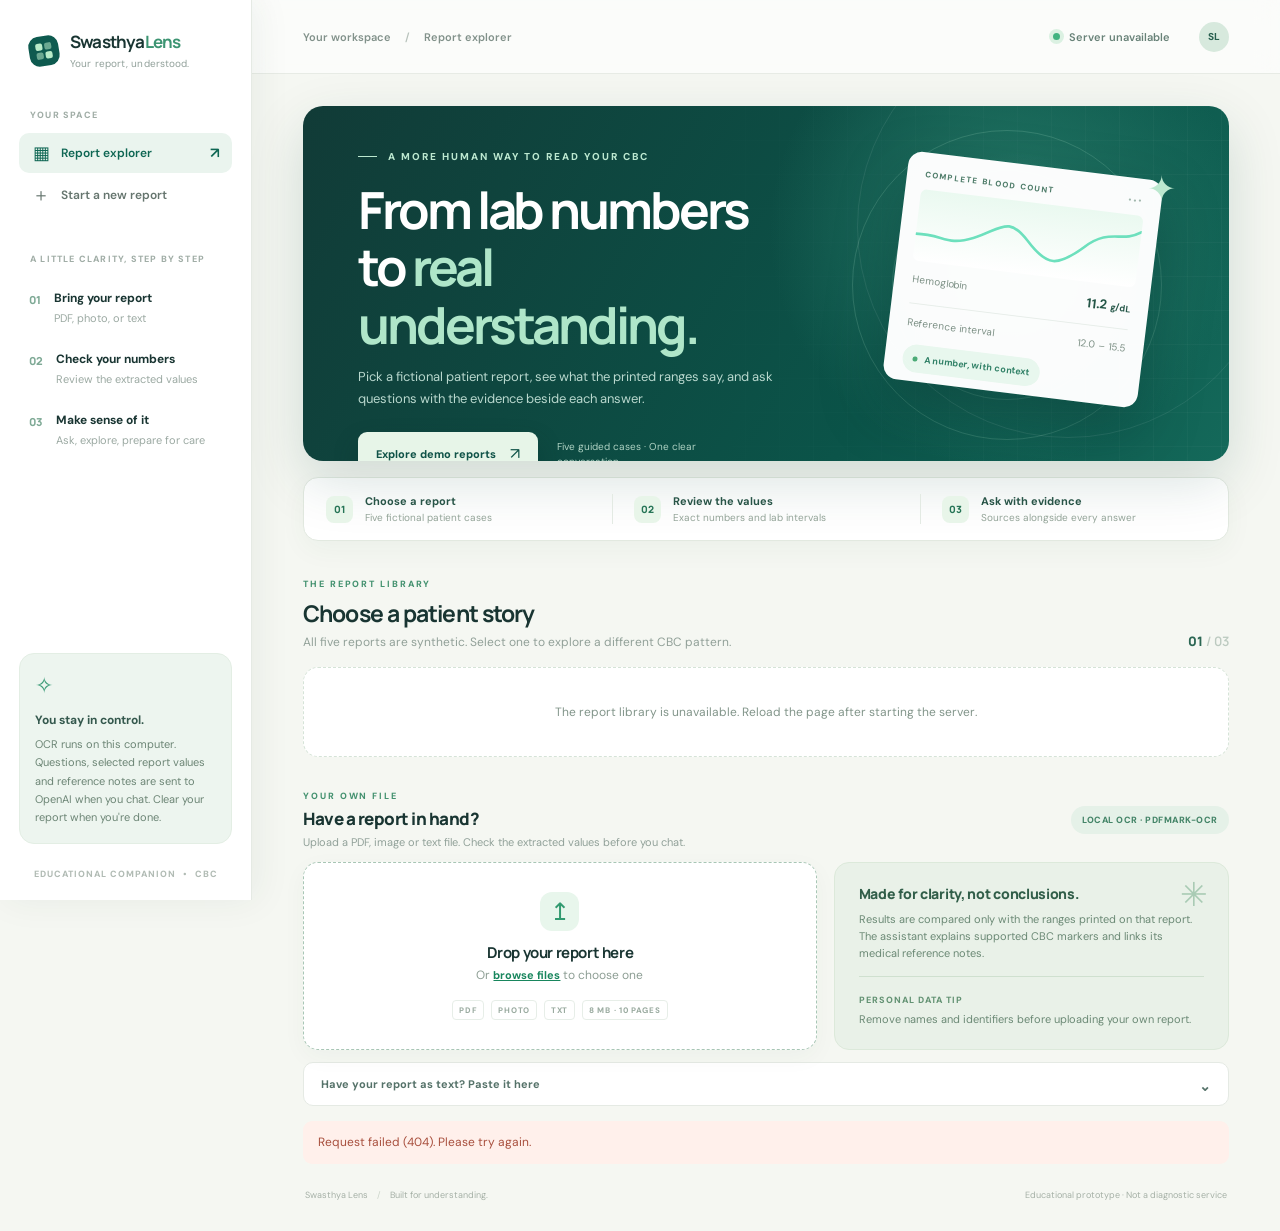
==== static/index.html @ 5ffd59df "Publish Swasthya Lens CBC companion" ====
<!doctype html>
<html lang="en">
<head>
  <meta charset="utf-8"><meta name="viewport" content="width=device-width, initial-scale=1">
  <meta name="theme-color" content="#0d3c3a">
  <meta name="description" content="Understand your CBC report with reviewed values, plain-language explanations and visible evidence.">
  <link rel="icon" type="image/svg+xml" href="/static/favicon.svg">
  <title>Swasthya Lens — Your report, understood</title>
  <link rel="stylesheet" href="/static/styles.css">
</head>
<body>
<div class="app-shell">
  <aside class="sidebar">
    <div class="brand"><div class="brand-mark" aria-hidden="true"><span></span><span></span><span></span><span></span></div><div><strong>Swasthya<span>Lens</span></strong><small>Your report, understood.</small></div></div>
    <div class="sidebar-section"><div class="sidebar-label">YOUR SPACE</div><button class="nav-item active" id="nav-workspace"><span class="nav-icon">▦</span> Report explorer <span class="nav-arrow">↗</span></button><button class="nav-item" id="nav-new"><span class="nav-icon">＋</span> Start a new report</button></div>
    <div class="sidebar-section flow-section">
      <div class="sidebar-label">A LITTLE CLARITY, STEP BY STEP</div>
      <div class="flow-step"><span>01</span><div><strong>Bring your report</strong><small>PDF, photo, or text</small></div></div>
      <div class="flow-step"><span>02</span><div><strong>Check your numbers</strong><small>Review the extracted values</small></div></div>
      <div class="flow-step"><span>03</span><div><strong>Make sense of it</strong><small>Ask, explore, prepare for care</small></div></div>
    </div>
    <div class="sidebar-bottom"><div class="privacy-card"><div class="privacy-icon">✧</div><strong>You stay in control.</strong><p>OCR runs on this computer. Questions, selected report values and reference notes are sent to OpenAI when you chat. Clear your report when you're done.</p></div><div class="sidebar-foot">EDUCATIONAL COMPANION <span>•</span> CBC</div></div>
  </aside>
  <main class="main">
    <header class="topbar"><div class="breadcrumb">Your workspace <span>/</span> Report explorer</div><div class="top-actions"><span class="status-dot"></span><span id="model-status">Connecting…</span><div class="avatar">SL</div></div></header>
    <div class="content">
      <section class="hero" id="welcome-hero">
        <div class="hero-copy"><div class="eyebrow"><span class="eyebrow-line"></span> A MORE HUMAN WAY TO READ YOUR CBC</div><h1>From lab numbers<br>to <em>real understanding.</em></h1><p>Pick a fictional patient report, see what the printed ranges say, and ask questions with the evidence beside each answer.</p><div class="hero-actions"><button class="button button-light" id="hero-upload">Explore demo reports <span>↗</span></button><span class="hero-note">Five guided cases · One clear conversation</span></div></div>
        <div class="hero-art" aria-hidden="true"><div class="orbit orbit-a"></div><div class="orbit orbit-b"></div><div class="art-glow"></div><div class="art-card"><div class="art-card-top"><span>COMPLETE BLOOD COUNT</span><span class="art-dots">•••</span></div><div class="art-wave"><svg viewBox="0 0 280 80" preserveAspectRatio="none"><path d="M0 50 C35 47 39 60 72 47 S112 17 140 43 S181 67 211 42 S255 33 280 18" fill="none" stroke="#6de0bd" stroke-width="3" stroke-linecap="round"/></svg></div><div class="art-row"><span>Hemoglobin</span><b>11.2 <small>g/dL</small></b></div><div class="art-rule"></div><div class="art-row"><span>Reference interval</span><span>12.0 – 15.5</span></div><div class="art-pill"><span class="art-pill-dot"></span> A number, with context</div></div><div class="art-spark">✦</div></div>
      </section>
      <div class="journey-strip" aria-label="How the demo works"><div><span>01</span><strong>Choose a report</strong><small>Five fictional patient cases</small></div><div><span>02</span><strong>Review the values</strong><small>Exact numbers and lab intervals</small></div><div><span>03</span><strong>Ask with evidence</strong><small>Sources alongside every answer</small></div></div>
      <section id="upload-section">
        <div class="section-heading"><div><div class="eyebrow dark">THE REPORT LIBRARY</div><h2>Choose a patient story</h2><p>All five reports are synthetic. Select one to explore a different CBC pattern.</p></div><div class="section-count">01 <span>/ 03</span></div></div>
        <div id="sample-grid" class="sample-grid" aria-label="Synthetic patient reports"><div class="sample-loading">Loading the demo report library…</div></div>
        <div class="own-report-head"><div><div class="eyebrow dark">YOUR OWN FILE</div><h3>Have a report in hand?</h3><p>Upload a PDF, image or text file. Check the extracted values before you chat.</p></div><span class="own-report-chip">LOCAL OCR · PDFMARK-OCR</span></div>
        <div class="upload-grid">
          <div class="upload-card" id="dropzone" tabindex="0" role="button" aria-label="Upload a report">
            <input type="file" id="file-input" accept=".pdf,.txt,.png,.jpg,.jpeg" hidden>
            <div class="upload-icon">↥</div><h3>Drop your report here</h3><p>Or <button class="text-button" id="browse-button">browse files</button> to choose one</p><div class="upload-formats"><span>PDF</span><span>PHOTO</span><span>TXT</span><span>8 MB · 10 PAGES</span></div>
          </div>
          <div class="upload-aside"><span class="upload-aside-icon">✳</span><strong>Made for clarity, not conclusions.</strong><p>Results are compared only with the ranges printed on that report. The assistant explains supported CBC markers and links its medical reference notes.</p><div class="upload-aside-rule"></div><small>PERSONAL DATA TIP</small><p>Remove names and identifiers before uploading your own report.</p></div>
        </div>
        <details class="paste-panel"><summary>Have your report as text? Paste it here <span>⌄</span></summary><div class="paste-inner"><label for="report-text" class="sr-only">Report text</label><textarea id="report-text" rows="6" placeholder="Hemoglobin | 11.2 | g/dL | 12.0 - 15.5&#10;WBC | 7.6 | x10^3/uL | 4.0 - 11.0"></textarea><button class="button button-primary" id="paste-button">Read pasted report →</button></div></details>
      </section>
      <div id="notice" class="notice" role="status" hidden></div>
      <section id="results-section" class="results-section" hidden>
        <div class="section-heading"><div><div class="eyebrow dark">YOUR REPORT <span id="active-report" class="active-report"></span></div><h2>A closer look at your numbers</h2><p id="extraction-label"></p></div><div class="section-count">02 <span>/ 03</span></div></div>
        <div class="report-toolbar"><span id="review-status" class="review-badge">Review needed</span><div><button id="edit-extraction" class="button button-outline">Review extracted text</button><a id="download-brief" class="button button-outline disabled" aria-disabled="true">↓ Visit brief</a></div></div>
        <div id="result-summary" class="result-summary"></div>
        <div id="result-grid" class="result-grid"></div>
        <div id="review-panel" class="review-panel" hidden><div><h3>Check the source before the conversation.</h3><p>OCR can misread digits or merge columns. Compare the values with your original. Correct the text below if necessary, then confirm it. Supported markers: Hb, WBC, RBC, hematocrit, MCV and platelets.</p></div><label for="review-text">Extracted report text</label><textarea id="review-text" rows="9" spellcheck="false"></textarea><button id="confirm-review" class="button button-primary">Confirm these values →</button></div>
        <div id="report-actions" class="report-actions" hidden><span>Ready for a little more context?</span><button id="explain-report" class="button button-primary">Explain my report <span>✳</span></button></div>
      </section>
      <section id="chat-section" class="chat-section" hidden>
        <div class="section-heading"><div><div class="eyebrow dark">YOUR CONVERSATION</div><h2>Questions are welcome</h2><p>Follow up naturally. Every answer comes with its evidence.</p></div><label class="language-label">Answer in <select id="language"><option>English</option><option value="Hindi">हिन्दी</option></select></label></div>
        <div class="chat-layout">
          <div class="chat-panel"><div class="chat-top"><div class="chat-avatar">✳</div><div><strong>Swasthya assistant</strong><small>Here to help you understand</small></div><span class="online-pill" id="chat-status">● READY</span></div>
            <div id="messages" class="messages" role="log" aria-live="polite" aria-label="Conversation"></div>
            <div class="suggestions" id="suggestions"><button data-question="Which results are outside my report's range?">What stands out?</button><button data-question="What does my MCV mean?">Explain MCV</button><button data-question="What should I ask my clinician?">Prepare for a visit</button></div>
            <form id="chat-form" class="chat-compose"><label for="question-input" class="sr-only">Ask about your report</label><input id="question-input" autocomplete="off" placeholder="Ask about your report, or follow up…" maxlength="1000"><button type="submit" id="send-button" aria-label="Send question">↗</button></form><div class="chat-disclaimer">Educational guidance. For urgent symptoms, seek medical care.</div>
          </div>
          <aside class="evidence-panel"><div class="evidence-head"><div class="evidence-icon">⌁</div><div><strong>Behind this answer</strong><small>Your report + medical reference notes</small></div></div><div id="evidence-list" class="evidence-list"><div class="evidence-empty">Ask a question to see the evidence used in the answer.</div></div><div class="evidence-foot"><span id="answer-mode">READY</span><span id="answer-latency">—</span></div></aside>
        </div>
        <details class="insights"><summary>Session insights <span>Response speed, tool activity and feedback</span></summary><div id="metrics-grid" class="metrics-grid"></div><div id="tool-activity" class="tool-activity">Tool activity will appear after a question.</div></details>
      </section>
      <footer class="footer"><span>Swasthya Lens <span class="footer-divider">/</span> Built for understanding.</span><span>Educational prototype · Not a diagnostic service</span></footer>
    </div>
  </main>
</div>
<script src="/static/app.js" defer></script>
</body>
</html>
---- static/styles.css ----
@import url('https://fonts.googleapis.com/css2?family=DM+Sans:wght@400;500;600;700&family=Manrope:wght@400;500;600;700;800&display=swap');
:root{--ink:#193532;--muted:#71827c;--teal:#0d3c3a;--green:#156357;--mint:#dff4e8;--paper:#f7f8f4;--line:#e5eae4;--white:#fff;--coral:#bb674d;--font:'DM Sans',Arial,sans-serif;--display:'Manrope',Arial,sans-serif}
*{box-sizing:border-box}html{scroll-behavior:smooth}body{margin:0;background:var(--paper);color:var(--ink);font-family:var(--font);font-size:14px}button,input,textarea{font:inherit}button{cursor:pointer}button:disabled{cursor:wait;opacity:.6}.app-shell{min-height:100vh;display:flex}.sidebar{width:252px;flex:0 0 252px;background:#fff;border-right:1px solid var(--line);padding:33px 19px 20px;display:flex;flex-direction:column;position:sticky;top:0;height:100vh}.brand{display:flex;align-items:center;gap:11px;padding:0 10px 44px}.brand strong{display:block;font-family:var(--display);font-size:17px;letter-spacing:-.8px;line-height:1.1}.brand strong span{color:#3c9472}.brand small{display:block;color:#91a09a;font-size:10px;margin-top:5px;letter-spacing:.1px}.brand-mark{width:30px;height:30px;border-radius:10px;background:#0e5a4f;display:grid;grid-template-columns:1fr 1fr;gap:2px;padding:7px;transform:rotate(-9deg)}.brand-mark span{border-radius:2px;background:#b8eac8}.brand-mark span:nth-child(2),.brand-mark span:nth-child(3){opacity:.55}.sidebar-section{margin-bottom:29px}.sidebar-label{font-size:10px;letter-spacing:1.6px;color:#a0ada6;font-weight:800;margin:0 11px 12px}.nav-item{width:100%;height:40px;display:flex;align-items:center;gap:10px;padding:0 12px;border:0;background:transparent;text-align:left;color:#65756e;border-radius:10px;font-weight:600;font-size:12px;margin:2px 0}.nav-item:hover{background:#f4f8f4}.nav-item.active{background:#eaf4ee;color:#0e6653}.nav-icon{font-size:18px;width:20px;text-align:center;font-weight:400}.nav-arrow{margin-left:auto;font-size:15px}.flow-section{padding-top:7px}.flow-step{display:flex;gap:13px;padding:13px 10px;align-items:flex-start}.flow-step>span{font-family:var(--display);font-weight:800;font-size:11px;color:#7ea995;padding-top:2px}.flow-step strong,.flow-step small{display:block}.flow-step strong{font-size:12px;font-weight:700}.flow-step small{font-size:10px;color:#9ba9a2;margin-top:5px}.sidebar-bottom{margin-top:auto}.privacy-card{background:#edf5ef;border:1px solid #e3eee4;border-radius:15px;padding:17px 15px;color:#34584d}.privacy-icon{font-size:22px;color:#3c9b77;margin-bottom:12px}.privacy-card strong{font-size:12px;display:block}.privacy-card p{font-size:10px;line-height:1.65;color:#6c8575;margin:7px 0 0}.sidebar-foot{font-size:9px;letter-spacing:1px;font-weight:800;color:#b1bbb4;text-align:center;margin-top:24px;white-space:nowrap}.sidebar-foot span{margin:0 4px}.main{min-width:0;flex:1}.topbar{height:74px;display:flex;justify-content:space-between;align-items:center;border-bottom:1px solid #e7ebe5;padding:0 clamp(24px,4vw,62px);background:rgba(255,255,255,.58)}.breadcrumb{color:#81918a;font-size:11px;font-weight:600}.breadcrumb span{margin:0 11px;color:#b7c2bb}.top-actions{display:flex;align-items:center;gap:9px;font-size:11px;color:#688278;font-weight:600}.status-dot{width:7px;height:7px;border-radius:50%;background:#42b380;box-shadow:0 0 0 4px #dbf1e2}.avatar{margin-left:20px;width:30px;height:30px;border-radius:50%;background:#d7e9dd;color:#275f4e;display:grid;place-items:center;font-size:10px;font-weight:800}.content{max-width:1380px;margin:auto;padding:32px clamp(24px,4vw,62px) 25px}.hero{height:315px;position:relative;overflow:hidden;border-radius:20px;background:radial-gradient(circle at 78% 10%,#287868 0,transparent 38%),linear-gradient(112deg,#103f3c 0%,#0d4d47 60%,#0d665a 100%);display:flex;padding:44px 55px;color:#fff}.hero:after{content:"";position:absolute;right:-50px;top:-90px;width:420px;height:420px;border:1px solid rgba(255,255,255,.08);border-radius:50%}.hero-copy{position:relative;z-index:2;width:58%}.eyebrow{font-size:10px;letter-spacing:2px;font-weight:800;color:#bce8d0;display:flex;align-items:center;gap:11px}.eyebrow-line{width:19px;height:1px;background:#bce8d0}.hero h1{font-family:var(--display);letter-spacing:-2.7px;line-height:1.12;font-size:clamp(32px,3.5vw,50px);margin:18px 0 13px;font-weight:700}.hero h1 em{font-style:normal;color:#afe6c9}.hero p{color:#b9d8ce;max-width:465px;line-height:1.6;font-size:12px;margin:0}.hero-actions{display:flex;align-items:center;gap:19px;margin-top:24px}.button{border:0;border-radius:9px;height:37px;padding:0 15px;font-size:11px;font-weight:800;display:inline-flex;align-items:center;gap:14px;justify-content:center;transition:transform .18s,box-shadow .18s}.button:hover{transform:translateY(-2px);box-shadow:0 8px 24px #082f2e22}.button span{font-size:16px;font-weight:400}.button-light{background:#e7f5e8;color:#105348}.hero-note{font-size:10px;color:#b0d3c4}.hero-art{position:absolute;right:9%;top:24px;width:300px;height:300px}.orbit{border:1px solid rgba(173,226,200,.19);border-radius:50%;position:absolute}.orbit-a{width:310px;height:310px;top:-6px;left:-12px}.orbit-b{width:230px;height:230px;top:34px;left:28px}.art-glow{position:absolute;width:250px;height:250px;top:15px;left:26px;border-radius:50%;background:radial-gradient(circle,#64bfa673,transparent 70%)}.art-card{position:absolute;top:29px;left:31px;width:256px;height:229px;background:rgba(255,255,255,.98);border-radius:14px;box-shadow:0 25px 60px #052e2b66;transform:rotate(7deg);color:#1c3f39;padding:17px 18px}.art-card-top{font-size:8px;font-weight:800;letter-spacing:1.3px;color:#4d7b68;display:flex;justify-content:space-between}.art-dots{letter-spacing:2px;color:#a3b8ae}.art-wave{height:72px;margin:10px -2px 3px;background:linear-gradient(180deg,#eaf9f0,#fff);border-radius:6px}.art-wave svg{width:100%;height:100%}.art-row{display:flex;justify-content:space-between;font-size:10px;margin-top:12px;color:#7b8f84}.art-row b{color:#245647;font-size:13px}.art-row b small{font-size:9px}.art-rule{height:1px;background:#e8eeea;margin-top:13px}.art-pill{display:inline-flex;align-items:center;gap:7px;font-size:9px;font-weight:700;color:#318167;background:#e8f7ee;padding:8px 10px;border-radius:100px;margin-top:15px}.art-pill-dot{background:#4cab77;width:5px;height:5px;border-radius:50%}.art-spark{position:absolute;top:30px;right:-12px;font-size:35px;color:#bce8cf}.section-heading{display:flex;justify-content:space-between;align-items:end;margin:37px 0 17px}.eyebrow.dark{color:#43916f;font-size:9px;letter-spacing:1.9px}.section-heading h2{font-family:var(--display);font-size:21px;letter-spacing:-.9px;margin:7px 0 5px}.section-heading p{font-size:11px;color:#91a098;margin:0}.section-count{font-family:var(--display);color:#2b6653;font-size:13px;font-weight:800}.section-count span{color:#bccac0;font-weight:600}.upload-grid{display:grid;grid-template-columns:1.3fr 1fr;gap:17px}.upload-card,.demo-card{min-height:184px;border-radius:15px}.upload-card{background:#fff;border:1px dashed #a8c6b5;display:flex;flex-direction:column;align-items:center;justify-content:center;text-align:center;transition:.2s}.upload-card.dragging,.upload-card:hover{border-color:#4a9e77;background:#f4fbf5}.upload-icon{color:#329a70;background:#e8f6ec;width:39px;height:39px;display:grid;place-items:center;font-size:24px;border-radius:12px}.upload-card h3,.demo-card h3{font-family:var(--display);font-size:15px;letter-spacing:-.4px;margin:11px 0 4px}.upload-card p{color:#8d9e94;font-size:11px;margin:0}.text-button{border:0;background:transparent;color:#18865d;text-decoration:underline;font-size:11px;font-weight:700;padding:0}.upload-formats{display:flex;gap:7px;margin-top:17px}.upload-formats span{border:1px solid #e7eee8;color:#9aaba0;border-radius:4px;font-size:8px;font-weight:800;letter-spacing:.7px;padding:4px 6px}.demo-card{background:#eef3e8;border:1px solid #e8eddf;padding:23px 24px;display:flex;flex-direction:column;align-items:start;justify-content:space-between;position:relative}.demo-symbol{position:absolute;right:23px;top:16px;font-size:28px;color:#9dbc9c}.demo-kicker{color:#5c966e;font-size:9px;letter-spacing:1.5px;font-weight:800}.demo-card h3{margin:8px 0 6px}.demo-card p{font-size:10px;max-width:260px;line-height:1.5;color:#829388;margin:0}.button-outline{height:30px;background:#fff;color:#327c58;border:1px solid #dce9dc;padding:0 11px}.paste-panel{margin-top:12px;background:#fff;border:1px solid var(--line);border-radius:10px;overflow:hidden}.paste-panel summary{list-style:none;padding:14px 17px;cursor:pointer;color:#557269;font-size:11px;font-weight:700}.paste-panel summary::-webkit-details-marker{display:none}.paste-panel summary span{float:right;font-size:14px}.paste-inner{padding:0 17px 16px;display:flex;flex-direction:column;align-items:flex-start;gap:10px}.paste-inner textarea{width:100%;resize:vertical;border:1px solid #dae7db;border-radius:8px;padding:12px;font-size:11px;line-height:1.6;outline-color:#72b892}.button-primary{background:#145f50;color:#fff}.notice{margin-top:15px;padding:12px 15px;border-radius:9px;background:#e9f6eb;color:#286949;font-size:12px}.notice.error{background:#fff0eb;color:#a84f3d}.results-section,.chat-section{scroll-margin-top:25px}.result-summary{background:#eaf5ed;border:1px solid #d8eadd;border-radius:10px;padding:14px 17px;font-size:11px;color:#496b57;margin-bottom:13px}.result-grid{display:grid;grid-template-columns:repeat(3,minmax(0,1fr));gap:12px}.result-card{background:#fff;border:1px solid #e7ece6;border-radius:13px;padding:17px 18px;min-height:127px}.result-card-top{display:flex;justify-content:space-between;align-items:center;gap:5px}.result-name{font-size:11px;font-weight:800}.result-status{font-size:9px;font-weight:800;border-radius:20px;padding:5px 7px;white-space:nowrap}.result-status.low,.result-status.high{background:#fff1e8;color:#b2694a}.result-status.normal{background:#e8f5ec;color:#3a8f60}.result-status.missing{background:#f1f4f0;color:#819085}.result-value{font-family:var(--display);font-size:23px;font-weight:800;margin-top:15px;letter-spacing:-1px}.result-value small{font-size:10px;font-weight:500;color:#91a19a;letter-spacing:0}.result-range{font-size:10px;color:#99a9a0;margin-top:5px}.chat-layout{display:grid;grid-template-columns:minmax(0,1.6fr) minmax(245px,.85fr);gap:15px}.chat-panel,.evidence-panel{background:#fff;border:1px solid #e7ece7;border-radius:15px;overflow:hidden}.chat-top{height:62px;border-bottom:1px solid #edf1ed;display:flex;align-items:center;gap:10px;padding:0 17px}.chat-avatar,.message-icon{display:grid;place-items:center;border-radius:10px;background:#e3f5e9;color:#358965}.chat-avatar{width:32px;height:32px;font-size:19px}.chat-top strong,.chat-top small{display:block}.chat-top strong{font-size:11px}.chat-top small{font-size:9px;color:#98aaa0;margin-top:3px}.online-pill{margin-left:auto;color:#4e9b6d;background:#ecf8ef;border-radius:20px;padding:5px 8px;font-size:8px;font-weight:800;letter-spacing:.7px}.messages{height:280px;overflow:auto;padding:18px 18px 10px}.message{display:flex;gap:10px;margin-bottom:20px}.message-icon{width:25px;height:25px;flex:0 0 25px;font-size:15px;border-radius:7px}.message-body{max-width:90%}.message-name{font-size:10px;font-weight:800;margin:1px 0 6px}.message p{white-space:pre-wrap;font-size:11px;line-height:1.7;color:#55685e;margin:0}.user-message{justify-content:flex-end}.user-message .message-body{background:#e7f3ea;border-radius:10px 10px 2px 10px;padding:10px 12px}.user-message p{color:#245844}.suggestions{display:flex;gap:6px;flex-wrap:wrap;padding:0 17px 12px}.suggestions button{border:1px solid #dce9df;background:#fbfdfb;border-radius:20px;color:#538367;font-size:9px;font-weight:700;padding:7px 9px}.suggestions button:hover{background:#e8f6ec}.chat-compose{border:1px solid #dce8df;border-radius:10px;margin:0 16px 8px;display:flex;align-items:center;height:40px}.chat-compose input{border:0;background:transparent;outline:0;flex:1;min-width:0;padding:0 12px;font-size:11px}.chat-compose button{border:0;border-radius:7px;background:#126354;color:#fff;width:28px;height:28px;font-size:19px;margin-right:5px;line-height:1}.chat-disclaimer{text-align:center;font-size:9px;color:#a4b0a6;padding:0 10px 13px}.evidence-panel{display:flex;flex-direction:column;min-height:433px}.evidence-head{display:flex;align-items:center;gap:9px;border-bottom:1px solid #edf1ed;padding:15px}.evidence-icon{width:30px;height:30px;border-radius:9px;background:#f1f6e9;color:#7d9e54;font-size:21px;display:grid;place-items:center}.evidence-head strong,.evidence-head small{display:block}.evidence-head strong{font-size:10px}.evidence-head small{font-size:9px;color:#a0aea2;margin-top:4px}.evidence-list{padding:15px;overflow:auto;max-height:320px;flex:1}.evidence-empty{font-size:11px;line-height:1.6;color:#a2afa5;padding:13px 4px}.source-card{border:1px solid #e7ece7;border-radius:9px;padding:10px;margin-bottom:9px}.source-id{font-size:9px;font-weight:800;letter-spacing:.5px;color:#338b68}.source-title{font-size:10px;font-weight:800;margin:6px 0}.source-text{font-size:10px;line-height:1.5;color:#809086;margin:0}.source-link{display:inline-block;font-size:9px;font-weight:800;color:#398c6c;margin-top:8px;text-decoration:none}.source-link:hover{text-decoration:underline}.evidence-foot{display:flex;justify-content:space-between;border-top:1px solid #edf1ed;padding:12px 16px;font-size:9px;font-weight:800;letter-spacing:.6px;color:#7b9a87}.footer{display:flex;justify-content:space-between;color:#a5b0a6;font-size:9px;padding:25px 2px 5px}.footer-divider{margin:0 7px;color:#cbd4c9}
[hidden]{display:none!important}.sr-only{position:absolute;width:1px;height:1px;padding:0;margin:-1px;overflow:hidden;clip:rect(0,0,0,0);white-space:nowrap;border:0}button:focus-visible,a:focus-visible,select:focus-visible,[tabindex]:focus-visible{outline:3px solid #85be9c;outline-offset:3px}.has-report #welcome-hero,.has-report #upload-section{display:none}.has-report .results-section>.section-heading{margin-top:8px}.button{text-decoration:none}.button.disabled{pointer-events:none;opacity:.45}.report-toolbar{display:flex;justify-content:space-between;align-items:center;margin:18px 0;gap:12px}.report-toolbar>div{display:flex;gap:7px;flex-wrap:wrap}.review-badge{font-size:11px;font-weight:700;background:#fff0df;color:#9e6634;padding:8px 12px;border-radius:30px}.review-badge.confirmed{background:#dfefe3;color:#32734d}.review-panel{background:#fff;border:1px solid #dce6db;border-radius:15px;padding:24px;margin-top:20px;display:flex;flex-direction:column;gap:13px;align-items:start}.review-panel h3{font-family:var(--display);font-size:18px;margin:0 0 8px}.review-panel p{color:#788d80;line-height:1.65;margin:0;font-size:12px;max-width:750px}.review-panel label{font-size:11px;font-weight:700;color:#5a7565}.review-panel textarea{width:100%;padding:16px;border:1px solid #d6e3d9;border-radius:10px;resize:vertical;font:12px/1.7 Consolas,monospace;color:#335746;background:#fbfdfb}.review-panel textarea:focus{outline:2px solid #8aba9b}.report-actions{display:flex;align-items:center;justify-content:space-between;margin:18px 0 0;border-radius:12px;background:#eaf3e5;padding:15px 20px}.report-actions>span{font-size:12px;color:#57755c}.language-label{font-size:11px;color:#829488;display:flex;align-items:center;gap:10px}.language-label select{padding:8px 10px;background:white;border:1px solid #dae6dd;border-radius:7px;color:#28543b;font:inherit}.range-track{margin-top:16px;background:linear-gradient(to right,#f7e9da 0 20%,#dceedd 20% 80%,#f7e9da 80% 100%);height:5px;border-radius:5px;position:relative}.range-point{position:absolute;top:-3px;width:10px;height:10px;border-radius:50%;background:#4a9467;border:2px solid white;box-shadow:0 0 0 1px #a8c5ad;transform:translateX(-50%)}.range-point.low,.range-point.high{background:#c58d4a;box-shadow:0 0 0 1px #dabb98}.row-source{margin-top:13px;color:#9aaa9f;font-size:9px}.row-source summary{cursor:pointer}.row-source p{font:10px/1.5 Consolas,monospace;overflow-wrap:anywhere;color:#6c8475}.messages{height:400px}.message p{font-size:13px;line-height:1.8;overflow-wrap:anywhere}.message-name{font-size:11px}.message-body{min-width:0}.message-icon{margin-top:2px}.chat-compose{height:48px}.chat-compose input{font-size:12px}.chat-compose button{height:33px;width:33px}.evidence-panel{max-height:610px}.evidence-list{max-height:490px}.source-text{font-size:11px;line-height:1.6}.source-title{font-size:11px}.source-card{transition:background .2s,border-color .2s}.source-highlight{background:#eef8e7;border-color:#8fba86}.citation{border:0;display:inline-block;border-radius:5px;background:#e6f2e9;color:#368262;padding:1px 5px;font-size:10px;font-weight:700;vertical-align:baseline;margin:0 2px}.citation:hover{background:#cae9d4}.response-actions{display:flex;flex-wrap:wrap;gap:6px;margin-top:13px}.response-actions button{background:transparent;border:1px solid #e3eae4;color:#84978a;font-size:10px;border-radius:6px;padding:5px 7px}.response-actions button:hover{background:#edf7ef;color:#286344}.answer-warning{font-size:11px;color:#996544;background:#fff5e9;border-radius:8px;padding:10px 12px;margin-top:10px;line-height:1.5}.thinking .message-icon{animation:breathe 1.7s ease-in-out infinite}.thinking p{color:#9bab9f}.booking-card{display:flex;flex-direction:column;gap:7px;background:#e7f3e7;border:1px solid #cce0cf;border-radius:10px;padding:14px;margin-top:14px}.booking-card strong{font-size:12px;letter-spacing:1px}.booking-card span{font-size:10px;color:#65806a}.insights{margin-top:18px;border:1px solid #e2e8df;border-radius:12px;padding:15px 18px;background:#f2f6ee}.insights>summary{font-size:11px;font-weight:700;color:#607c64;cursor:pointer}.insights>summary>span{float:right;font-size:10px;font-weight:400;color:#9aa99a}.metrics-grid{display:grid;grid-template-columns:repeat(4,1fr);gap:12px;margin:18px 0 12px}.metric-card{background:#fff;border-radius:8px;padding:13px}.metric-card strong,.metric-card small{display:block}.metric-card strong{font-size:20px;font-family:var(--display);color:#317556}.metric-card small{font-size:10px;color:#96a394;margin-top:5px}.tool-activity{font-size:11px;color:#819580}.tool-detail{border-top:1px solid #dce6d7;padding:9px 0}.tool-detail summary{cursor:pointer;text-transform:capitalize}.tool-detail pre{font-size:10px;white-space:pre-wrap;overflow-wrap:anywhere;background:#fff;padding:12px;border-radius:8px}.hero p{font-size:13px}.hero{min-height:335px}.hero-actions{margin-top:22px}.section-heading p{font-size:12px}.section-heading h2{font-size:23px}.upload-card p,.demo-card p{font-size:12px}.demo-card{min-height:198px}.hero-note{max-width:150px;line-height:1.5}.privacy-card p{font-size:11px}.flow-step small{font-size:11px}.sidebar-label{font-size:9px;letter-spacing:1.2px}.notice{line-height:1.6}.content{max-width:1480px}@keyframes breathe{50%{opacity:.5;transform:scale(.92)}}
@media(max-width:1050px){.sidebar{width:215px;flex-basis:215px}.hero-art{right:2%}.hero-copy{width:65%}.hero{padding-left:35px}.result-grid{grid-template-columns:repeat(2,1fr)}}
@media(max-width:780px){.sidebar{display:none}.topbar{height:58px}.content{padding:20px}.hero{height:auto;min-height:275px;padding:36px 29px}.hero-copy{width:78%}.hero-art{opacity:.3;right:-80px}.upload-grid,.chat-layout{grid-template-columns:1fr}.evidence-panel{min-height:220px}.evidence-list{max-height:250px}.footer{gap:15px}}
@media(max-width:530px){.content{padding:14px}.topbar{padding:0 16px}.top-actions{font-size:9px}.avatar{margin-left:4px}.hero{padding:28px 23px;min-height:280px}.hero-copy{width:100%}.hero h1{font-size:34px}.hero-art{display:none}.hero-note{display:none}.result-grid{grid-template-columns:1fr 1fr}.result-card{padding:13px;min-height:118px}.result-status{font-size:8px}.result-value{font-size:19px}.section-heading h2{font-size:18px}.footer{font-size:8px}.footer span:last-child{max-width:110px;text-align:right}}
@media(max-width:530px){.report-toolbar{align-items:flex-start;flex-direction:column}.result-card-top{flex-wrap:wrap}.result-card{min-width:0}.language-label{flex-direction:column;gap:5px}.metrics-grid{grid-template-columns:1fr 1fr}.insights>summary>span{display:none}.review-panel{padding:17px}.report-actions{gap:12px}.top-actions .avatar{display:none}.breadcrumb{font-size:10px}.messages{height:420px}.hero{min-height:340px}.response-actions{gap:4px}}

/* Report library and refreshed workspace */
body{background:#f5f7f2}
.sidebar{box-shadow:5px 0 35px #183d2810;z-index:2}
.brand{padding-bottom:39px}
.topbar{backdrop-filter:blur(12px);position:sticky;top:0;z-index:1}
.hero{min-height:355px;background:radial-gradient(circle at 76% 35%,#267a68 0,transparent 32%),linear-gradient(120deg,#113b37,#0b5449 65%,#14695a);box-shadow:0 20px 55px #0b483b28}
.hero:before{content:"";position:absolute;inset:0;background-image:linear-gradient(#ffffff08 1px,transparent 1px),linear-gradient(90deg,#ffffff08 1px,transparent 1px);background-size:34px 34px;mask-image:linear-gradient(90deg,transparent 34%,#000 100%);pointer-events:none}
.hero h1{max-width:650px;font-size:clamp(37px,4vw,56px);letter-spacing:-3.1px}
.hero p{max-width:440px;line-height:1.7}
.hero-art{right:7%;top:30px}
.hero .button-light{height:43px;padding:0 18px;box-shadow:0 12px 25px #072f2955}
.journey-strip{display:grid;grid-template-columns:repeat(3,1fr);background:#fff;border:1px solid #e2e9e0;border-radius:15px;margin-top:16px;box-shadow:0 9px 28px #1d52310b}
.journey-strip>div{position:relative;display:grid;grid-template-columns:30px 1fr;column-gap:9px;padding:16px 22px;align-items:center}
.journey-strip>div+div:before{content:"";width:1px;height:30px;background:#e3eae3;position:absolute;left:0;top:50%;transform:translateY(-50%)}
.journey-strip span{grid-row:1/3;width:27px;height:27px;display:grid;place-items:center;border-radius:8px;background:#e8f5e9;color:#267456;font:800 10px var(--display)}
.journey-strip strong{font-size:11px;color:#285447}
.journey-strip small{font-size:10px;color:#92a397;margin-top:3px}
.sample-grid{display:grid;grid-template-columns:repeat(3,minmax(0,1fr));gap:13px}
.sample-loading{grid-column:1/-1;padding:36px;text-align:center;background:#fff;border:1px dashed #d5e3d7;border-radius:15px;color:#82958a;font-size:12px}
.sample-card{--accent:#78b69a;position:relative;min-height:184px;display:flex;flex-direction:column;overflow:hidden;background:#fff;border:1px solid #e2eae2;border-radius:15px;padding:18px 19px;transition:transform .2s,box-shadow .2s,border-color .2s}
.sample-card:before{content:"";position:absolute;right:-42px;top:-52px;width:150px;height:150px;border-radius:50%;background:var(--accent);opacity:.1;pointer-events:none}
.sample-card:hover{transform:translateY(-4px);border-color:#a8cdb5;box-shadow:0 18px 35px #1d4e341b}
.sample-card:first-child{grid-column:span 2;background:linear-gradient(125deg,#eff8ee,#fff 63%);border-color:#d6e9d8}
.sample-card:last-child{background:linear-gradient(125deg,#f6f3ff,#fff 65%)}
.accent-amber{--accent:#ca9f5f}.accent-sky{--accent:#6ca9c6}.accent-rose{--accent:#c5898d}.accent-mint{--accent:#6dbba2}.accent-violet{--accent:#9d8bc4}
.sample-card-top{display:flex;justify-content:space-between;align-items:center;gap:10px}
.sample-avatar{width:34px;height:34px;display:grid;place-items:center;border-radius:10px;background:var(--accent);color:white;font:800 14px var(--display);box-shadow:0 5px 12px #31533d20}
.sample-type{background:#f3f6f2;border:1px solid #e7ece5;border-radius:100px;padding:6px 9px;color:#728678;font-size:9px;font-weight:700;white-space:nowrap}
.sample-card-detail{position:relative;z-index:1;margin:15px 0 13px}
.sample-overline{font-size:9px;letter-spacing:1.25px;font-weight:800;color:#7c9c87}
.sample-card h3{font:800 16px var(--display);letter-spacing:-.6px;margin:6px 0}
.sample-card p{font-size:11px;line-height:1.55;color:#82948a;margin:0;max-width:420px}
.sample-open{align-self:flex-start;margin-top:auto;border:0;padding:0;background:transparent;color:#1a785c;font-size:11px;font-weight:800;position:relative;z-index:1}
.sample-open:hover{text-decoration:underline}
.sample-open:disabled{opacity:.45}
.own-report-head{display:flex;align-items:center;justify-content:space-between;gap:16px;margin:33px 0 13px}
.own-report-head h3{font:800 17px var(--display);letter-spacing:-.5px;margin:5px 0}
.own-report-head p{color:#91a199;font-size:11px;margin:0}
.own-report-chip{border-radius:100px;background:#e5f1e8;color:#438467;padding:8px 11px;font-size:9px;font-weight:800;letter-spacing:.5px;white-space:nowrap}
.upload-grid{grid-template-columns:1.3fr 1fr}
.upload-card{min-height:180px;border-width:1.5px;background:#fff;box-shadow:0 7px 24px #16422b0a}
.upload-aside{min-height:180px;background:#e9f1e8;border:1px solid #dce9da;border-radius:15px;padding:21px 24px;color:#315e49;position:relative;overflow:hidden}
.upload-aside-icon{position:absolute;right:20px;top:10px;color:#a9cbb4;font-size:33px}
.upload-aside strong{display:block;font:800 14px var(--display);letter-spacing:-.3px;max-width:230px}
.upload-aside p{max-width:380px;font-size:11px;line-height:1.55;color:#6b8975;margin:8px 0 0}
.upload-aside-rule{height:1px;background:#cfe0cf;margin:14px 0 12px}
.upload-aside small{font-size:9px;letter-spacing:1px;font-weight:800;color:#639273}
.upload-aside small+p{margin-top:4px}
.active-report{display:inline-block;margin-left:10px;border:1px solid #d8e9d9;border-radius:100px;background:#edf8ef;padding:6px 10px;color:#488069;font-size:9px;letter-spacing:0;vertical-align:middle}
.result-card{box-shadow:0 8px 24px #1c4a3209;transition:transform .2s,box-shadow .2s}
.result-card:hover{transform:translateY(-2px);box-shadow:0 13px 28px #1c4a3216}
.chat-panel,.evidence-panel{box-shadow:0 9px 30px #1c4a320b}
.button,.sample-open,.nav-item,.citation{transition:transform .18s,box-shadow .18s,background .18s}
@media(max-width:1050px){.sample-grid{grid-template-columns:repeat(2,minmax(0,1fr))}.sample-card:first-child{grid-column:span 2}}
@media(max-width:780px){.journey-strip>div{padding:14px 10px}.hero-art{right:-45px}.sample-grid{grid-template-columns:repeat(2,minmax(0,1fr))}}
@media(max-width:580px){.journey-strip{grid-template-columns:1fr}.journey-strip>div{padding:12px 16px}.journey-strip>div+div:before{height:1px;width:auto;right:16px;left:16px;top:0;transform:none}.sample-grid{grid-template-columns:1fr}.sample-card:first-child{grid-column:auto}.sample-card{min-height:170px}.own-report-head{align-items:flex-start;flex-direction:column}.upload-grid{grid-template-columns:1fr}.hero{min-height:342px}.hero h1{letter-spacing:-2px}.hero-actions{align-items:flex-start;flex-direction:column;gap:9px}.hero-note{display:block}.active-report{margin-left:0;margin-top:5px}.eyebrow.dark:has(.active-report){display:block}}
@media(prefers-reduced-motion:reduce){*,*:before,*:after{scroll-behavior:auto!important;animation-duration:.01ms!important;transition-duration:.01ms!important}}
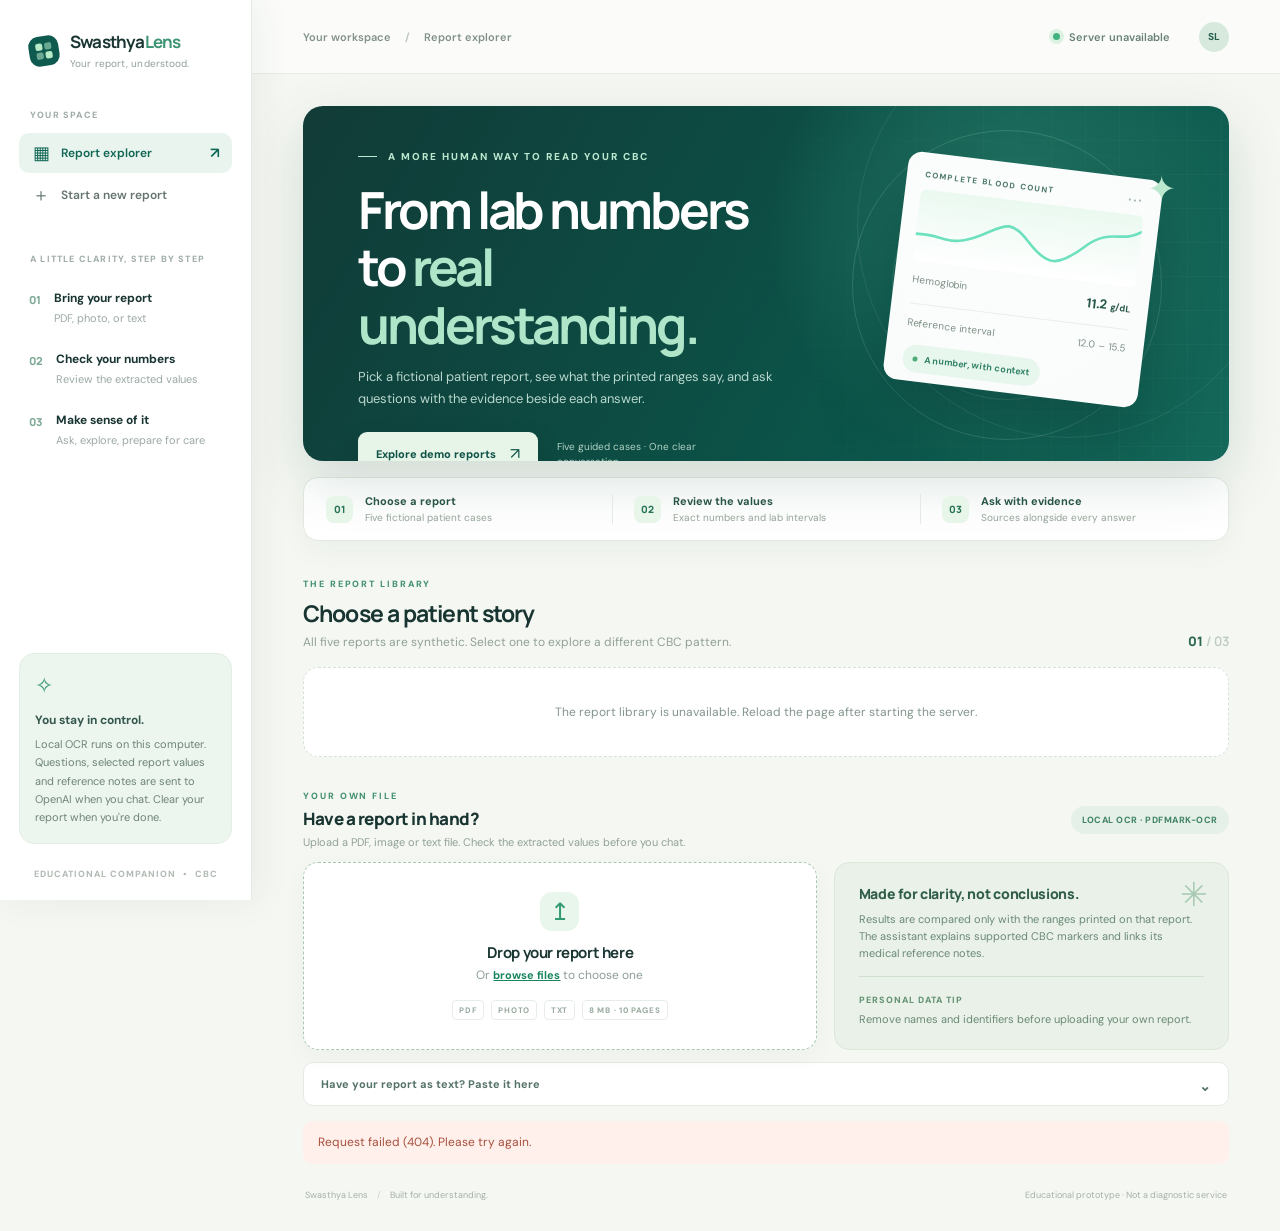
==== commit 7390bf0c: "Use hosted vision OCR on memory-limited Render" ====
--- a/static/index.html
+++ b/static/index.html
@@ -19,7 +19,7 @@
       <div class="flow-step"><span>02</span><div><strong>Check your numbers</strong><small>Review the extracted values</small></div></div>
       <div class="flow-step"><span>03</span><div><strong>Make sense of it</strong><small>Ask, explore, prepare for care</small></div></div>
     </div>
-    <div class="sidebar-bottom"><div class="privacy-card"><div class="privacy-icon">✧</div><strong>You stay in control.</strong><p>OCR runs on this computer. Questions, selected report values and reference notes are sent to OpenAI when you chat. Clear your report when you're done.</p></div><div class="sidebar-foot">EDUCATIONAL COMPANION <span>•</span> CBC</div></div>
+    <div class="sidebar-bottom"><div class="privacy-card"><div class="privacy-icon">✧</div><strong>You stay in control.</strong><p id="privacy-copy">Local OCR runs on this computer. Questions, selected report values and reference notes are sent to OpenAI when you chat. Clear your report when you're done.</p></div><div class="sidebar-foot">EDUCATIONAL COMPANION <span>•</span> CBC</div></div>
   </aside>
   <main class="main">
     <header class="topbar"><div class="breadcrumb">Your workspace <span>/</span> Report explorer</div><div class="top-actions"><span class="status-dot"></span><span id="model-status">Connecting…</span><div class="avatar">SL</div></div></header>
@@ -32,7 +32,7 @@
       <section id="upload-section">
         <div class="section-heading"><div><div class="eyebrow dark">THE REPORT LIBRARY</div><h2>Choose a patient story</h2><p>All five reports are synthetic. Select one to explore a different CBC pattern.</p></div><div class="section-count">01 <span>/ 03</span></div></div>
         <div id="sample-grid" class="sample-grid" aria-label="Synthetic patient reports"><div class="sample-loading">Loading the demo report library…</div></div>
-        <div class="own-report-head"><div><div class="eyebrow dark">YOUR OWN FILE</div><h3>Have a report in hand?</h3><p>Upload a PDF, image or text file. Check the extracted values before you chat.</p></div><span class="own-report-chip">LOCAL OCR · PDFMARK-OCR</span></div>
+        <div class="own-report-head"><div><div class="eyebrow dark">YOUR OWN FILE</div><h3>Have a report in hand?</h3><p>Upload a PDF, image or text file. Check the extracted values before you chat.</p></div><span class="own-report-chip" id="ocr-chip">LOCAL OCR · PDFMARK-OCR</span></div>
         <div class="upload-grid">
           <div class="upload-card" id="dropzone" tabindex="0" role="button" aria-label="Upload a report">
             <input type="file" id="file-input" accept=".pdf,.txt,.png,.jpg,.jpeg" hidden>
